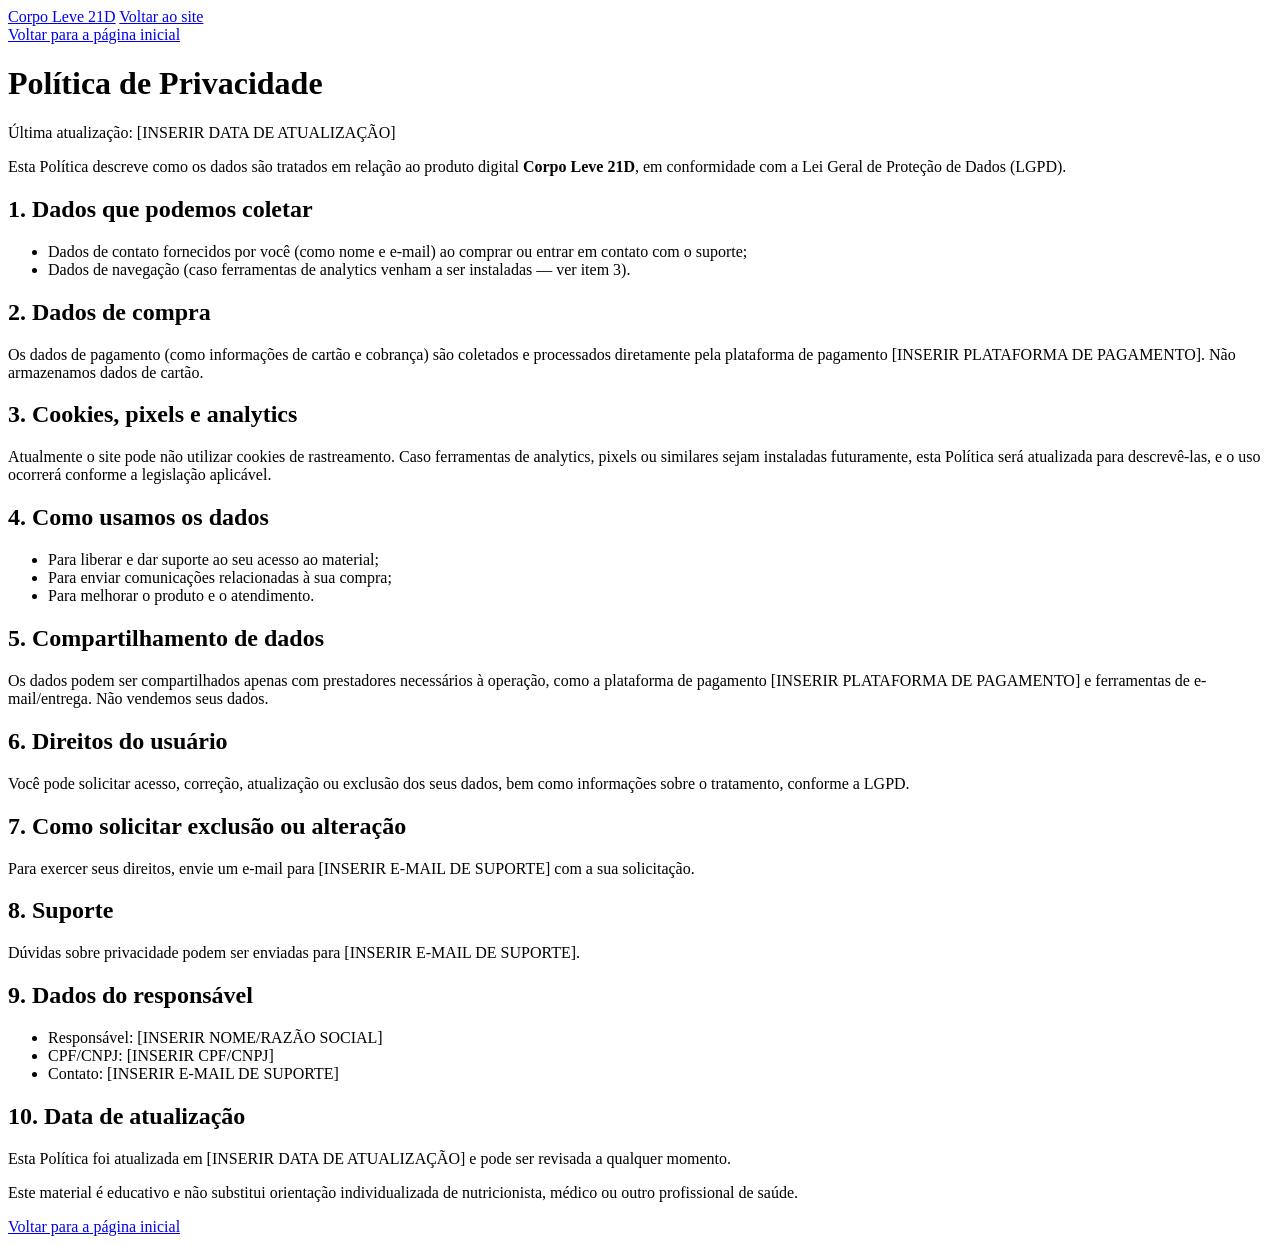
==== privacidade.html @ 52cb9d75 "Add files via upload" ====
<!DOCTYPE html>
<html lang="pt-BR">
<head>
<meta charset="UTF-8">
<meta name="viewport" content="width=device-width, initial-scale=1.0">
<meta name="robots" content="noindex">
<title>Política de Privacidade — Corpo Leve 21D</title>
<link rel="preconnect" href="https://fonts.googleapis.com">
<link rel="preconnect" href="https://fonts.gstatic.com" crossorigin>
<link href="https://fonts.googleapis.com/css2?family=Playfair+Display:wght@500;600;700&family=Poppins:wght@300;400;500;600&display=swap" rel="stylesheet">
<link rel="stylesheet" href="assets/style.css">
</head>
<body>

<div class="bg-decor" aria-hidden="true">
  <span class="bg-texture"></span>
  <span class="blob blob-2"></span>
  <span class="blob blob-3"></span>
</div>

<header class="nav" id="nav">
  <div class="container nav__inner">
    <a href="index.html" class="brand">Corpo&nbsp;Leve <span>21D</span></a>
    <a href="index.html" class="btn btn--mini">Voltar ao site</a>
  </div>
</header>

<main class="legal">
  <a href="index.html" class="legal__back">Voltar para a página inicial</a>
  <h1>Política de Privacidade</h1>
  <p class="legal__meta">Última atualização: <span class="ph">[INSERIR DATA DE ATUALIZAÇÃO]</span></p>
  <p class="legal__intro">Esta Política descreve como os dados são tratados em relação ao produto digital <strong>Corpo Leve 21D</strong>, em conformidade com a Lei Geral de Proteção de Dados (LGPD).</p>

  <h2>1. Dados que podemos coletar</h2>
  <ul>
    <li>Dados de contato fornecidos por você (como nome e e-mail) ao comprar ou entrar em contato com o suporte;</li>
    <li>Dados de navegação (caso ferramentas de analytics venham a ser instaladas — ver item 3).</li>
  </ul>

  <h2>2. Dados de compra</h2>
  <p>Os dados de pagamento (como informações de cartão e cobrança) são coletados e processados diretamente pela plataforma de pagamento <span class="ph">[INSERIR PLATAFORMA DE PAGAMENTO]</span>. Não armazenamos dados de cartão.</p>

  <h2>3. Cookies, pixels e analytics</h2>
  <p>Atualmente o site pode não utilizar cookies de rastreamento. Caso ferramentas de analytics, pixels ou similares sejam instaladas futuramente, esta Política será atualizada para descrevê-las, e o uso ocorrerá conforme a legislação aplicável.</p>

  <h2>4. Como usamos os dados</h2>
  <ul>
    <li>Para liberar e dar suporte ao seu acesso ao material;</li>
    <li>Para enviar comunicações relacionadas à sua compra;</li>
    <li>Para melhorar o produto e o atendimento.</li>
  </ul>

  <h2>5. Compartilhamento de dados</h2>
  <p>Os dados podem ser compartilhados apenas com prestadores necessários à operação, como a plataforma de pagamento <span class="ph">[INSERIR PLATAFORMA DE PAGAMENTO]</span> e ferramentas de e-mail/entrega. Não vendemos seus dados.</p>

  <h2>6. Direitos do usuário</h2>
  <p>Você pode solicitar acesso, correção, atualização ou exclusão dos seus dados, bem como informações sobre o tratamento, conforme a LGPD.</p>

  <h2>7. Como solicitar exclusão ou alteração</h2>
  <p>Para exercer seus direitos, envie um e-mail para <span class="ph">[INSERIR E-MAIL DE SUPORTE]</span> com a sua solicitação.</p>

  <h2>8. Suporte</h2>
  <p>Dúvidas sobre privacidade podem ser enviadas para <span class="ph">[INSERIR E-MAIL DE SUPORTE]</span>.</p>

  <h2>9. Dados do responsável</h2>
  <ul>
    <li>Responsável: <span class="ph">[INSERIR NOME/RAZÃO SOCIAL]</span></li>
    <li>CPF/CNPJ: <span class="ph">[INSERIR CPF/CNPJ]</span></li>
    <li>Contato: <span class="ph">[INSERIR E-MAIL DE SUPORTE]</span></li>
  </ul>

  <h2>10. Data de atualização</h2>
  <p>Esta Política foi atualizada em <span class="ph">[INSERIR DATA DE ATUALIZAÇÃO]</span> e pode ser revisada a qualquer momento.</p>

  <p class="legal__disc">Este material é educativo e não substitui orientação individualizada de nutricionista, médico ou outro profissional de saúde.</p>

  <a href="index.html" class="btn btn--ghost">Voltar para a página inicial</a>
</main>

</body>
</html>
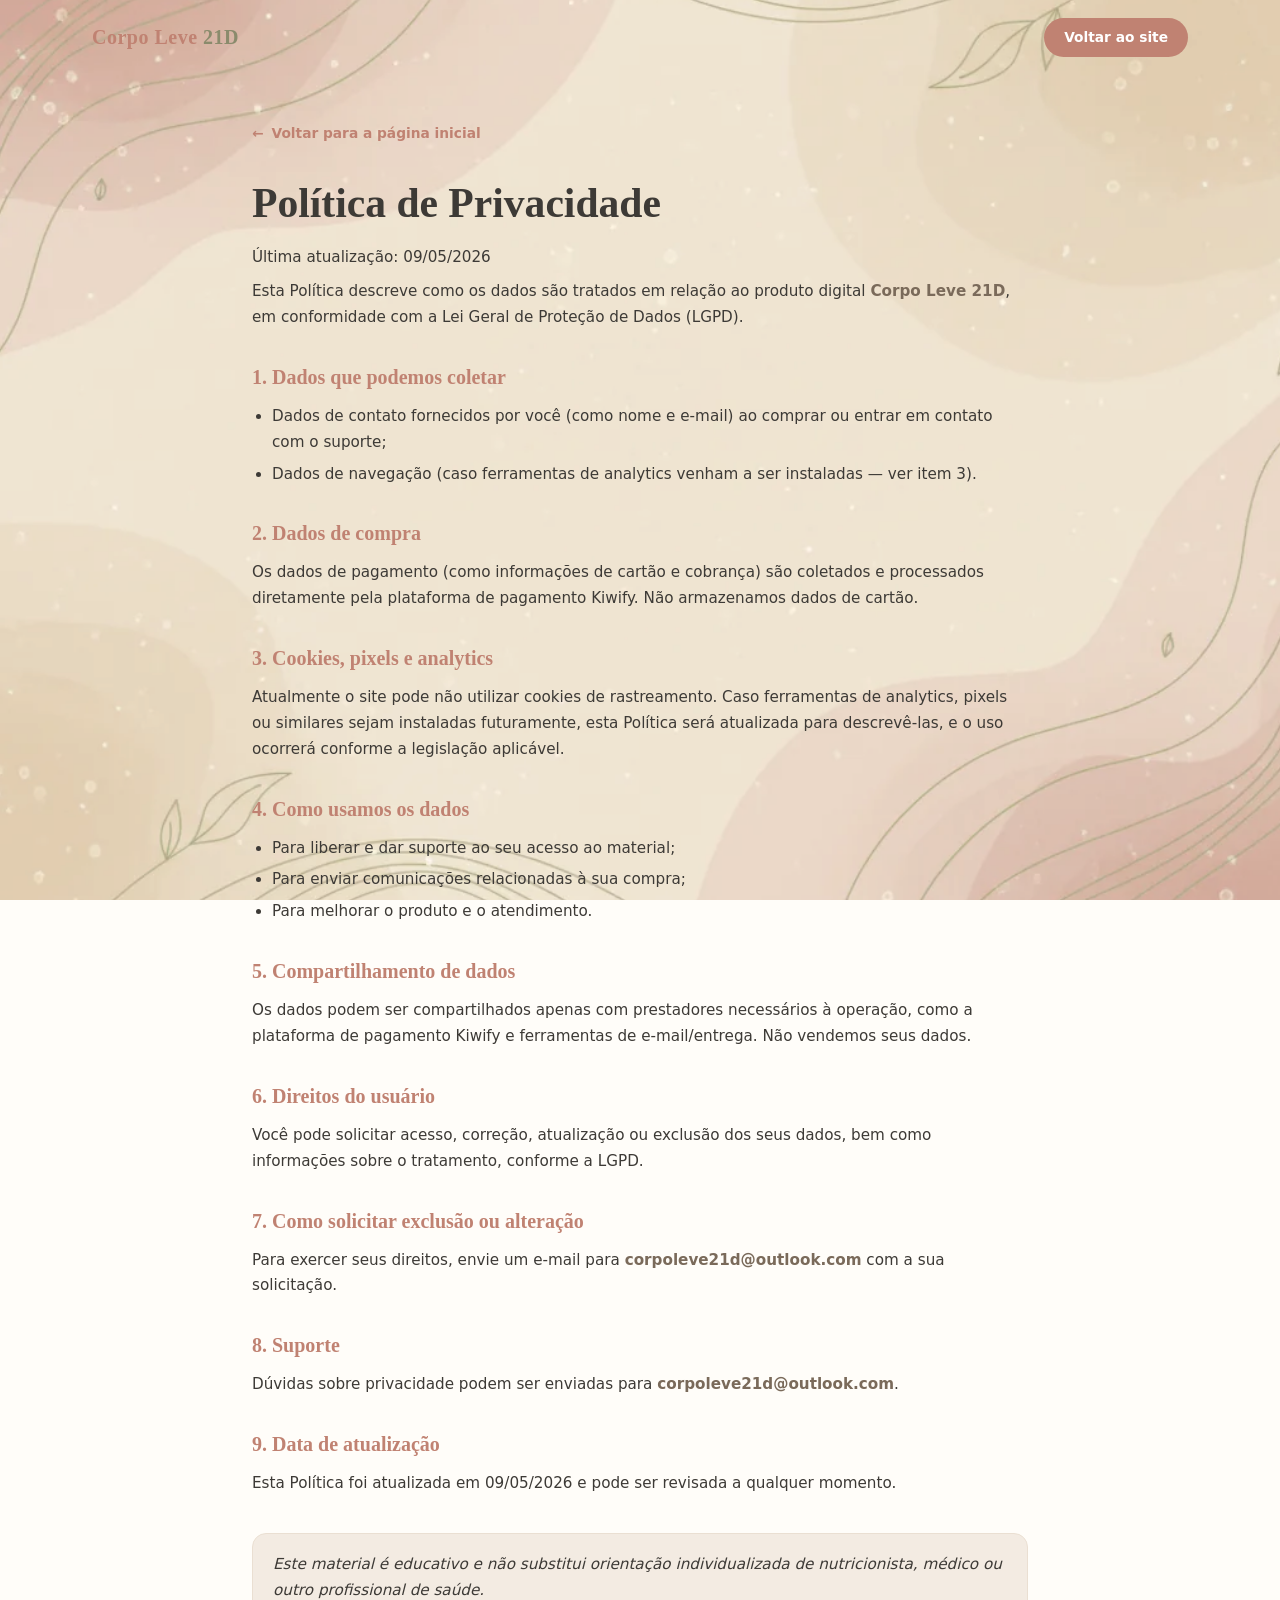
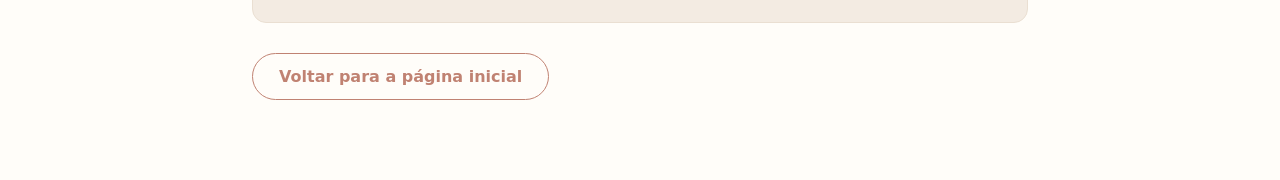
==== commit c1b92e94: "Atualiza site para a nova versao - Adiciona pagina de suporte (suporte.html) com e-mail e botao copi" ====
--- a/privacidade.html
+++ b/privacidade.html
@@ -28,7 +28,7 @@
 <main class="legal">
   <a href="index.html" class="legal__back">Voltar para a página inicial</a>
   <h1>Política de Privacidade</h1>
-  <p class="legal__meta">Última atualização: <span class="ph">[INSERIR DATA DE ATUALIZAÇÃO]</span></p>
+  <p class="legal__meta">Última atualização: <span>09/05/2026</span></p>
   <p class="legal__intro">Esta Política descreve como os dados são tratados em relação ao produto digital <strong>Corpo Leve 21D</strong>, em conformidade com a Lei Geral de Proteção de Dados (LGPD).</p>
 
   <h2>1. Dados que podemos coletar</h2>
@@ -38,7 +38,7 @@
   </ul>
 
   <h2>2. Dados de compra</h2>
-  <p>Os dados de pagamento (como informações de cartão e cobrança) são coletados e processados diretamente pela plataforma de pagamento <span class="ph">[INSERIR PLATAFORMA DE PAGAMENTO]</span>. Não armazenamos dados de cartão.</p>
+  <p>Os dados de pagamento (como informações de cartão e cobrança) são coletados e processados diretamente pela plataforma de pagamento <span>Kiwify</span>. Não armazenamos dados de cartão.</p>
 
   <h2>3. Cookies, pixels e analytics</h2>
   <p>Atualmente o site pode não utilizar cookies de rastreamento. Caso ferramentas de analytics, pixels ou similares sejam instaladas futuramente, esta Política será atualizada para descrevê-las, e o uso ocorrerá conforme a legislação aplicável.</p>
@@ -51,26 +51,19 @@
   </ul>
 
   <h2>5. Compartilhamento de dados</h2>
-  <p>Os dados podem ser compartilhados apenas com prestadores necessários à operação, como a plataforma de pagamento <span class="ph">[INSERIR PLATAFORMA DE PAGAMENTO]</span> e ferramentas de e-mail/entrega. Não vendemos seus dados.</p>
+  <p>Os dados podem ser compartilhados apenas com prestadores necessários à operação, como a plataforma de pagamento <span>Kiwify</span> e ferramentas de e-mail/entrega. Não vendemos seus dados.</p>
 
   <h2>6. Direitos do usuário</h2>
   <p>Você pode solicitar acesso, correção, atualização ou exclusão dos seus dados, bem como informações sobre o tratamento, conforme a LGPD.</p>
 
   <h2>7. Como solicitar exclusão ou alteração</h2>
-  <p>Para exercer seus direitos, envie um e-mail para <span class="ph">[INSERIR E-MAIL DE SUPORTE]</span> com a sua solicitação.</p>
+  <p>Para exercer seus direitos, envie um e-mail para <strong>corpoleve21d@outlook.com</strong> com a sua solicitação.</p>
 
   <h2>8. Suporte</h2>
-  <p>Dúvidas sobre privacidade podem ser enviadas para <span class="ph">[INSERIR E-MAIL DE SUPORTE]</span>.</p>
+  <p>Dúvidas sobre privacidade podem ser enviadas para <strong>corpoleve21d@outlook.com</strong>.</p>
 
-  <h2>9. Dados do responsável</h2>
-  <ul>
-    <li>Responsável: <span class="ph">[INSERIR NOME/RAZÃO SOCIAL]</span></li>
-    <li>CPF/CNPJ: <span class="ph">[INSERIR CPF/CNPJ]</span></li>
-    <li>Contato: <span class="ph">[INSERIR E-MAIL DE SUPORTE]</span></li>
-  </ul>
-
-  <h2>10. Data de atualização</h2>
-  <p>Esta Política foi atualizada em <span class="ph">[INSERIR DATA DE ATUALIZAÇÃO]</span> e pode ser revisada a qualquer momento.</p>
+  <h2>9. Data de atualização</h2>
+  <p>Esta Política foi atualizada em <span>09/05/2026</span> e pode ser revisada a qualquer momento.</p>
 
   <p class="legal__disc">Este material é educativo e não substitui orientação individualizada de nutricionista, médico ou outro profissional de saúde.</p>
 
--- a/assets/style.css
+++ b/assets/style.css
@@ -0,0 +1,378 @@
+/* ===== Corpo Leve 21D — Landing premium ===== */
+:root{
+  --bege:#F3EBE2;
+  --bege-2:#EADFD2;
+  --branco:#FFFDF9;
+  --rosa:#C08272;
+  --rosa-escuro:#A66856;
+  --oliva:#8A8B6C;
+  --marrom:#7A6A5A;
+  --carvao:#3D3A36;
+  --dourado:#C9A86A;
+  --sombra: 0 18px 50px -22px rgba(122,106,90,.45);
+  --sombra-suave: 0 10px 30px -18px rgba(122,106,90,.4);
+  --raio: 22px;
+  --maxw: 1140px;
+  --serif:'Playfair Display', Georgia, serif;
+  --sans:'Poppins', system-ui, -apple-system, Arial, sans-serif;
+}
+*{box-sizing:border-box;margin:0;padding:0}
+html{scroll-behavior:smooth}
+body{
+  font-family:var(--sans);
+  color:var(--carvao);
+  background:var(--branco);
+  line-height:1.65;
+  font-size:16px;
+  overflow-x:hidden;
+  -webkit-font-smoothing:antialiased;
+}
+img{max-width:100%;display:block}
+a{color:inherit;text-decoration:none}
+.container{width:100%;max-width:var(--maxw);margin:0 auto;padding:0 22px}
+em{font-style:italic;color:var(--rosa)}
+strong{color:var(--marrom)}
+
+/* ===== Fundo decorativo ===== */
+.bg-decor{position:fixed;inset:0;z-index:0;pointer-events:none;overflow:hidden}
+.blob{position:absolute;border-radius:50%;filter:blur(60px);opacity:.38}
+.blob-1{width:420px;height:420px;background:radial-gradient(circle,#E7CFc4,transparent 70%);top:-120px;left:-120px}
+.blob-2{width:380px;height:380px;background:radial-gradient(circle,#D9DCC4,transparent 70%);top:40%;right:-140px}
+.blob-3{width:340px;height:340px;background:radial-gradient(circle,#EADFD2,transparent 70%);bottom:-120px;left:30%}
+.leaf{position:absolute;color:var(--oliva);opacity:.18;font-size:26px}
+.leaf-a{top:18%;left:8%}
+.leaf-b{top:62%;left:80%}
+.leaf-c{top:84%;left:14%}
+
+/* ===== Nav ===== */
+.nav{position:fixed;top:0;left:0;right:0;z-index:50;transition:background .4s ease, box-shadow .4s, padding .4s}
+.nav__inner{display:flex;align-items:center;justify-content:space-between;padding:18px 22px}
+.nav.scrolled{background:rgba(255,253,249,.85);backdrop-filter:blur(12px);box-shadow:0 6px 24px -18px rgba(122,106,90,.5)}
+.brand{font-family:var(--serif);font-weight:700;font-size:1.25rem;color:var(--rosa);letter-spacing:.5px}
+.brand span{color:var(--oliva)}
+.nav__links{display:none;gap:30px}
+.nav__links a{font-size:.92rem;color:var(--marrom);font-weight:500;transition:color .25s}
+.nav__links a:hover{color:var(--rosa)}
+
+/* ===== Botões ===== */
+.btn{display:inline-flex;flex-direction:column;align-items:center;justify-content:center;
+  font-family:var(--sans);font-weight:600;cursor:pointer;border:none;border-radius:999px;
+  transition:transform .3s cubic-bezier(.2,.8,.2,1), box-shadow .3s, background .3s;text-align:center;line-height:1.2}
+.btn--primary{background:var(--rosa);color:#fff;padding:16px 34px;font-size:1.02rem;box-shadow:0 14px 30px -14px rgba(192,130,114,.9)}
+.btn--primary:hover{transform:translateY(-3px) scale(1.02);background:var(--rosa-escuro);box-shadow:0 20px 40px -16px rgba(166,104,86,.95)}
+.btn--lg{padding:20px 46px;font-size:1.12rem}
+.btn--mini{padding:11px 20px;font-size:.86rem;background:var(--rosa);color:#fff;border-radius:999px}
+.btn--mini:hover{background:var(--rosa-escuro)}
+.btn__price{font-weight:400;font-size:.74rem;opacity:.92;margin-top:3px;letter-spacing:.3px}
+
+/* ===== Hero ===== */
+.hero{position:relative;z-index:1;padding:130px 0 70px}
+.hero__grid{display:grid;grid-template-columns:1fr;gap:48px;align-items:center}
+.eyebrow{display:inline-block;font-size:.74rem;letter-spacing:3px;text-transform:uppercase;color:var(--oliva);font-weight:600;margin-bottom:18px}
+.eyebrow--center{display:block;text-align:center}
+.hero__title{font-family:var(--serif);font-weight:700;font-size:clamp(2.4rem,8vw,4rem);line-height:1.08;color:var(--carvao);margin-bottom:22px;letter-spacing:-.5px}
+.hero__sub{font-size:clamp(1rem,2.4vw,1.18rem);color:var(--marrom);max-width:540px;margin-bottom:32px}
+.hero__cta{margin-bottom:22px}
+.hero__trust{list-style:none;display:flex;flex-wrap:wrap;gap:16px 24px;font-size:.86rem;color:var(--marrom)}
+.hero__trust li{display:flex;align-items:center;gap:8px}
+.dot{width:7px;height:7px;border-radius:50%;background:var(--oliva);display:inline-block}
+
+/* Hero cards flutuantes */
+.hero__cards{position:relative;height:420px}
+.floatcard{position:absolute;background:var(--branco);border:1px solid var(--bege-2);border-radius:18px;padding:20px 22px;box-shadow:var(--sombra);width:min(64%,260px)}
+.floatcard__tag{display:inline-block;font-size:.66rem;letter-spacing:2px;text-transform:uppercase;color:#fff;background:var(--oliva);padding:4px 10px;border-radius:999px;margin-bottom:10px}
+.floatcard h3{font-family:var(--serif);font-size:1.12rem;color:var(--rosa);margin-bottom:4px;font-weight:600}
+.floatcard p{font-size:.84rem;color:var(--marrom)}
+.fc-1{top:0;left:0;z-index:4}
+.fc-2{top:120px;right:0;z-index:3}
+.fc-3{top:230px;left:6%;z-index:2}
+.fc-4{top:320px;right:8%;z-index:5;background:linear-gradient(160deg,#fff,#FBF2EA)}
+.fc-4 .floatcard__tag{background:var(--dourado)}
+
+.scroll-hint{display:flex;align-items:center;gap:10px;justify-content:center;margin-top:54px;font-size:.74rem;letter-spacing:2px;text-transform:uppercase;color:var(--oliva)}
+.scroll-hint span{width:22px;height:34px;border:1.5px solid var(--oliva);border-radius:12px;position:relative;display:inline-block}
+.scroll-hint span::after{content:"";position:absolute;top:6px;left:50%;width:3px;height:6px;background:var(--oliva);border-radius:2px;transform:translateX(-50%);animation:scrolldot 1.6s infinite}
+@keyframes scrolldot{0%{opacity:0;transform:translate(-50%,0)}40%{opacity:1}80%{opacity:0;transform:translate(-50%,12px)}}
+
+/* ===== Seções base ===== */
+.section{position:relative;z-index:1;padding:90px 0}
+.section__head{max-width:680px;margin:0 auto 54px;text-align:center}
+.section__title{font-family:var(--serif);font-weight:600;font-size:clamp(1.8rem,5vw,2.7rem);color:var(--carvao);line-height:1.15;margin-bottom:16px}
+.section__lead{color:var(--marrom);font-size:1.05rem}
+
+/* ===== Dor ===== */
+.dor{background:linear-gradient(180deg,transparent, rgba(243,235,226,.6) 30%, transparent)}
+.dorgrid{display:grid;grid-template-columns:1fr;gap:18px}
+.dorcard{background:var(--branco);border:1px solid var(--bege-2);border-left:3px solid var(--rosa);border-radius:16px;padding:24px;box-shadow:var(--sombra-suave)}
+.dorcard h3{font-family:var(--serif);font-size:1.12rem;color:var(--carvao);font-weight:600;margin-bottom:8px;line-height:1.3}
+.dorcard p{font-size:.92rem;color:var(--marrom)}
+
+/* ===== Método / pilares ===== */
+.pilares{position:relative;display:grid;grid-template-columns:1fr;gap:22px;max-width:760px;margin:0 auto}
+.pilar-track{position:absolute;left:33px;top:20px;bottom:20px;width:2px;background:var(--bege-2);border-radius:2px;overflow:hidden}
+.pilar-progress{position:absolute;top:0;left:0;width:100%;height:0;background:linear-gradient(var(--rosa),var(--oliva))}
+.pilar{display:flex;gap:22px;align-items:flex-start;background:var(--branco);border:1px solid var(--bege-2);border-radius:var(--raio);padding:26px;box-shadow:var(--sombra-suave);position:relative}
+.pilar__num{font-family:var(--serif);font-size:1.6rem;font-weight:700;color:#fff;background:var(--rosa);min-width:54px;height:54px;border-radius:50%;display:flex;align-items:center;justify-content:center;box-shadow:0 10px 22px -10px rgba(192,130,114,.9)}
+.pilar__week{display:inline-block;font-size:.7rem;letter-spacing:2px;text-transform:uppercase;color:var(--oliva);font-weight:600;margin-bottom:6px}
+.pilar__body h3{font-family:var(--serif);font-size:1.5rem;color:var(--rosa);margin-bottom:8px;font-weight:600}
+.pilar__body p{font-size:.96rem;color:var(--marrom)}
+.metodo__note{text-align:center;max-width:560px;margin:40px auto 0;font-style:italic;color:var(--marrom)}
+
+/* ===== Entregáveis ===== */
+.grid-entregaveis{display:grid;grid-template-columns:1fr;gap:18px}
+.ecard{background:var(--branco);border:1px solid var(--bege-2);border-radius:var(--raio);padding:26px;box-shadow:var(--sombra-suave);transition:transform .35s cubic-bezier(.2,.8,.2,1), box-shadow .35s;position:relative;overflow:hidden}
+.ecard::before{content:"";position:absolute;inset:0;background:linear-gradient(160deg,rgba(201,168,106,.08),transparent 60%);opacity:0;transition:opacity .35s}
+.ecard:hover{transform:translateY(-6px);box-shadow:var(--sombra)}
+.ecard:hover::before{opacity:1}
+.ecard__fmt{display:inline-block;font-size:.66rem;letter-spacing:2px;text-transform:uppercase;color:var(--marrom);background:var(--bege);padding:5px 12px;border-radius:999px;margin-bottom:14px}
+.ecard h3{font-family:var(--serif);font-size:1.22rem;color:var(--carvao);font-weight:600;margin-bottom:8px}
+.ecard p{font-size:.92rem;color:var(--marrom)}
+.ecard--bonus{background:linear-gradient(165deg,#fff, #FBF3EA)}
+.ecard--bonus .ecard__fmt{background:var(--dourado);color:#fff}
+
+/* ===== Para quem ===== */
+.paraquem__grid{display:grid;grid-template-columns:1fr;gap:20px}
+.pq{border-radius:var(--raio);padding:32px;box-shadow:var(--sombra-suave)}
+.pq h3{font-family:var(--serif);font-size:1.4rem;margin-bottom:18px;font-weight:600}
+.pq ul{list-style:none;display:flex;flex-direction:column;gap:12px}
+.pq li{position:relative;padding-left:30px;color:var(--marrom);font-size:.96rem}
+.pq--sim{background:var(--branco);border:1px solid var(--bege-2)}
+.pq--sim h3{color:var(--oliva)}
+.pq--sim li::before{content:"✓";position:absolute;left:0;top:-1px;color:#fff;background:var(--oliva);width:20px;height:20px;border-radius:50%;font-size:.72rem;display:flex;align-items:center;justify-content:center}
+.pq--nao{background:var(--bege)}
+.pq--nao h3{color:var(--rosa)}
+.pq--nao li::before{content:"–";position:absolute;left:0;top:-1px;color:var(--rosa);font-weight:700}
+
+/* ===== Oferta ===== */
+.oferta{padding:80px 0}
+.offerbox{position:relative;max-width:680px;margin:0 auto;background:var(--branco);border:1px solid var(--bege-2);border-radius:34px;padding:54px 40px;text-align:center;box-shadow:var(--sombra);overflow:hidden}
+.offerbox__glow{position:absolute;top:-120px;left:50%;transform:translateX(-50%);width:340px;height:340px;background:radial-gradient(circle,rgba(201,168,106,.28),transparent 70%);filter:blur(20px)}
+.offerbox>*{position:relative;z-index:1}
+.offerbox__title{font-family:var(--serif);font-size:clamp(2rem,6vw,2.8rem);color:var(--rosa);font-weight:700;margin:6px 0 12px}
+.offerbox__desc{color:var(--marrom);max-width:460px;margin:0 auto 28px}
+.offerbox__price{margin-bottom:28px}
+.price__label{display:block;font-size:.8rem;letter-spacing:2px;text-transform:uppercase;color:var(--oliva)}
+.price__value{font-family:var(--serif);font-size:clamp(3rem,12vw,4.6rem);font-weight:700;color:var(--carvao);line-height:1;display:block;margin:4px 0}
+.price__note{display:block;font-size:.82rem;color:var(--marrom)}
+.offerbox__bump{font-size:.86rem;color:var(--marrom);margin-top:16px}
+.guarantee{display:flex;align-items:center;gap:18px;text-align:left;background:var(--bege);border-radius:18px;padding:20px 22px;margin-top:30px}
+.guarantee__seal{flex:none;width:62px;height:62px;border-radius:50%;background:var(--oliva);color:#fff;font-family:var(--serif);font-size:1.6rem;font-weight:700;display:flex;flex-direction:column;align-items:center;justify-content:center;line-height:.9}
+.guarantee__seal small{font-family:var(--sans);font-size:.5rem;letter-spacing:1px;text-transform:uppercase;font-weight:500}
+.guarantee p{font-size:.88rem;color:var(--marrom)}
+
+/* ===== Quem / depoimentos ===== */
+.quem__inner{max-width:720px;margin:0 auto;text-align:center}
+.quem__inner p{color:var(--marrom);font-size:1.04rem;margin-top:10px}
+.depo-placeholder{margin-top:34px;border:1.5px dashed var(--bege-2);border-radius:18px;padding:28px;background:rgba(243,235,226,.5);color:var(--marrom);font-size:.92rem}
+.depo-placeholder em{color:var(--rosa);font-size:.85rem}
+
+/* ===== FAQ ===== */
+.faq__inner{max-width:760px;margin:0 auto}
+.accordion{display:flex;flex-direction:column;gap:14px}
+.acc{background:var(--branco);border:1px solid var(--bege-2);border-radius:16px;overflow:hidden;box-shadow:var(--sombra-suave)}
+.acc summary{list-style:none;cursor:pointer;padding:20px 24px;font-family:var(--serif);font-size:1.08rem;color:var(--carvao);font-weight:600;display:flex;justify-content:space-between;align-items:center;gap:16px}
+.acc summary::-webkit-details-marker{display:none}
+.acc summary::after{content:"+";font-family:var(--sans);font-size:1.5rem;color:var(--rosa);transition:transform .3s;flex:none}
+.acc[open] summary::after{transform:rotate(45deg)}
+.acc__body{padding:0 24px;max-height:0;overflow:hidden;transition:max-height .4s ease, padding .4s ease}
+.acc[open] .acc__body{padding:0 24px 22px;max-height:400px}
+.acc__body p{color:var(--marrom);font-size:.95rem}
+.faq__cta{text-align:center;margin-top:40px}
+
+/* ===== Rodapé ===== */
+.footer{position:relative;z-index:1;background:var(--bege);padding:54px 0 40px;margin-top:40px}
+.footer__inner{display:flex;flex-direction:column;gap:24px;justify-content:space-between;align-items:flex-start;margin-bottom:30px}
+.footer__brand p{font-size:.88rem;color:var(--marrom);margin-top:6px}
+.footer__links{display:flex;flex-wrap:wrap;gap:18px}
+.footer__links a{font-size:.86rem;color:var(--marrom);transition:color .25s}
+.footer__links a:hover{color:var(--rosa)}
+.disclaimer{font-size:.76rem;color:var(--marrom);line-height:1.6;border-top:1px solid var(--bege-2);padding-top:22px;font-style:italic}
+.copyright{font-size:.78rem;color:var(--marrom);margin-top:14px;opacity:.8}
+
+/* ===== CTA sticky mobile ===== */
+.cta-sticky{position:fixed;left:16px;right:16px;bottom:16px;z-index:60;background:var(--rosa);color:#fff;text-align:center;padding:16px;border-radius:999px;font-weight:600;box-shadow:0 16px 34px -12px rgba(166,104,86,.95);transform:translateY(140%);transition:transform .4s cubic-bezier(.2,.8,.2,1)}
+.cta-sticky.show{transform:translateY(0)}
+
+/* ===== Animação: estados (só ativos quando JS confirma GSAP) ===== */
+body.gsap-on [data-anim="fade"],
+body.gsap-on [data-reveal],
+body.gsap-on [data-card],
+body.gsap-on [data-pilar]{opacity:0}
+body.gsap-on [data-float]{will-change:transform}
+
+/* ===== Preço de/por (hero) ===== */
+.price-tag{display:inline-flex;align-items:baseline;flex-wrap:wrap;gap:8px 12px;background:var(--branco);border:1px solid var(--bege-2);border-radius:16px;padding:14px 18px;box-shadow:var(--sombra-suave);margin-bottom:20px}
+.price-tag__de{color:var(--marrom);font-size:.95rem}
+.price-tag__de s{opacity:.7}
+.price-tag__por{font-family:var(--serif);color:var(--carvao);font-size:1.05rem}
+.price-tag__por strong{color:var(--rosa);font-size:1.7rem;font-weight:700}
+.price-tag__meta{flex-basis:100%;font-size:.74rem;color:var(--marrom);letter-spacing:.3px}
+
+/* ===== Nota de lançamento honesta ===== */
+.launch-note{max-width:680px;margin:0 auto 26px;text-align:center;background:var(--bege);border:1px solid var(--bege-2);border-radius:16px;padding:16px 22px;font-size:.9rem;color:var(--marrom);line-height:1.6}
+.launch-note strong{color:var(--oliva)}
+
+/* ===== Value stack (o que recebe hoje) ===== */
+.value-stack{list-style:none;text-align:left;max-width:420px;margin:6px auto 24px;display:grid;gap:9px}
+.value-stack li{position:relative;padding-left:30px;color:var(--carvao);font-size:.95rem}
+.value-stack li::before{content:"✓";position:absolute;left:0;top:1px;color:#fff;background:var(--oliva);width:20px;height:20px;border-radius:50%;font-size:.7rem;display:flex;align-items:center;justify-content:center}
+
+/* ===== Preço na oferta ===== */
+.price__ref{display:block;font-size:.92rem;color:var(--marrom)}
+.price__ref s{opacity:.7}
+.price__lead{display:block;font-size:.78rem;letter-spacing:2px;text-transform:uppercase;color:var(--oliva);margin-top:6px}
+
+/* ===== Selos de segurança ===== */
+.seals{list-style:none;display:flex;flex-wrap:wrap;justify-content:center;gap:10px 14px;margin:20px 0 4px}
+.seals li{position:relative;padding-left:22px;font-size:.82rem;color:var(--marrom)}
+.seals li::before{content:"";position:absolute;left:0;top:50%;transform:translateY(-50%);width:14px;height:14px;border-radius:50%;background:var(--oliva);box-shadow:0 0 0 3px rgba(138,139,108,.18)}
+
+/* ===== Componente de visualizações (desativado) ===== */
+.live-views{display:inline-flex;align-items:center;gap:8px;margin-top:14px;font-size:.8rem;color:var(--marrom)}
+.live-views__dot{width:8px;height:8px;border-radius:50%;background:var(--oliva)}
+.offerbox__phase{margin-top:14px;font-size:.82rem;color:var(--marrom);font-style:italic}
+
+/* ===== Bloco de preço no fim (FAQ) ===== */
+.faq__price{font-size:.95rem;color:var(--marrom);margin-bottom:14px}
+.faq__price s{opacity:.7}
+.faq__price strong{color:var(--rosa)}
+.faq__phase{font-size:.8rem;color:var(--marrom);font-style:italic;margin-top:12px}
+
+/* ===== CTA sticky com de/por ===== */
+.cta-sticky__de{font-size:.74rem;opacity:.85;margin-right:6px}
+.cta-sticky__de s{opacity:.9}
+.cta-sticky strong{font-weight:700}
+
+/* ===== Páginas jurídicas (termos/privacidade) ===== */
+.legal{position:relative;z-index:1;max-width:820px;margin:0 auto;padding:120px 22px 80px}
+.legal__back{display:inline-flex;align-items:center;gap:8px;margin-bottom:24px;font-size:.86rem;color:var(--rosa);font-weight:600}
+.legal__back::before{content:"←"}
+.legal h1{font-family:var(--serif);font-size:clamp(1.8rem,5vw,2.6rem);color:var(--carvao);margin-bottom:8px;font-weight:700}
+.legal__meta{font-size:.82rem;color:var(--marrom);margin-bottom:8px}
+.legal__intro{color:var(--marrom);margin-bottom:30px}
+.legal h2{font-family:var(--serif);font-size:1.25rem;color:var(--rosa);margin:30px 0 10px;font-weight:600}
+.legal p,.legal li{color:var(--carvao);font-size:.95rem;line-height:1.7}
+.legal ul{margin:10px 0 10px 20px;display:grid;gap:6px}
+.legal .ph{background:#F6E2D8;color:#9B4A2F;border:1px dashed var(--rosa);border-radius:4px;padding:0 6px;font-weight:600;font-size:.9rem}
+.legal__disc{margin-top:36px;background:var(--bege);border:1px solid var(--bege-2);border-radius:14px;padding:18px 20px;font-size:.84rem;color:var(--marrom);font-style:italic}
+.btn--ghost{display:inline-block;margin-top:30px;background:transparent;border:1.5px solid var(--rosa);color:var(--rosa);padding:13px 26px;border-radius:999px;font-weight:600}
+.btn--ghost:hover{background:var(--rosa);color:#fff}
+.legal a[href^="mailto"],.legal a[href^="http"]{color:var(--rosa);font-weight:600;text-decoration:underline}
+
+/* ===== Caixa de suporte ===== */
+.support-box{background:var(--bege);border:1px solid var(--bege-2);border-radius:18px;padding:26px 24px;margin:8px 0 14px;text-align:center}
+.support-box__label{display:block;font-size:.78rem;letter-spacing:1.5px;text-transform:uppercase;color:var(--marrom);font-weight:600;margin-bottom:8px}
+.support-box__email{display:block;font-family:var(--serif);font-size:clamp(1.2rem,4vw,1.7rem);color:var(--carvao);font-weight:700;word-break:break-all;margin-bottom:18px}
+.support-box__actions{display:flex;flex-wrap:wrap;gap:12px;justify-content:center}
+.support-box__actions .btn{margin-top:0}
+.support-box__actions .btn--ghost{margin-top:0}
+.support-box__hint{min-height:1.2em;margin-top:14px;font-size:.86rem;color:var(--rosa);font-weight:600}
+
+/* ===== Selo de desconto ===== */
+.discount-badge{display:inline-flex;align-items:center;gap:5px;background:linear-gradient(135deg,var(--rosa),var(--dourado));color:#fff;font-family:var(--sans);font-weight:700;font-size:.82rem;letter-spacing:.5px;padding:5px 12px;border-radius:999px;box-shadow:0 8px 18px -8px rgba(192,130,114,.8)}
+.discount-badge--lg{font-size:.95rem;padding:7px 16px}
+
+/* faixa/etiqueta de oferta no topo do card */
+.offer-ribbon{display:inline-block;background:var(--carvao);color:#fff;font-family:var(--sans);font-size:.72rem;letter-spacing:2px;text-transform:uppercase;font-weight:600;padding:7px 16px;border-radius:999px;margin-bottom:14px}
+.offer-ribbon strong{color:var(--dourado)}
+
+/* linha de economia */
+.save-line{display:block;margin-top:8px;font-size:.95rem;color:var(--oliva);font-weight:600}
+.save-line strong{color:var(--rosa)}
+
+/* mini-stats apelativos do hero */
+.hero__stats{display:flex;flex-wrap:wrap;gap:10px;margin-top:18px}
+.hero__stats span{background:var(--branco);border:1px solid var(--bege-2);border-radius:12px;padding:8px 13px;font-size:.8rem;color:var(--marrom);box-shadow:var(--sombra-suave)}
+.hero__stats strong{color:var(--rosa)}
+
+/* ===== Barra de progresso de scroll ===== */
+.scroll-progress{position:fixed;top:0;left:0;height:3px;width:0;z-index:80;background:linear-gradient(90deg,var(--rosa),var(--dourado),var(--oliva));box-shadow:0 0 10px -2px rgba(192,130,114,.6);transition:width .1s linear}
+
+/* ===== Microinteração: link do menu com sublinhado ===== */
+.nav__links a{position:relative}
+.nav__links a::after{content:"";position:absolute;left:0;bottom:-4px;width:0;height:2px;background:var(--rosa);border-radius:2px;transition:width .3s cubic-bezier(.2,.8,.2,1)}
+.nav__links a:hover::after{width:100%}
+
+/* ===== Botão primário com brilho sutil ao passar ===== */
+.btn--primary{position:relative;overflow:hidden}
+.btn--primary::after{content:"";position:absolute;top:0;left:-120%;width:60%;height:100%;background:linear-gradient(100deg,transparent,rgba(255,255,255,.35),transparent);transform:skewX(-18deg);transition:left .6s ease}
+.btn--primary:hover::after{left:130%}
+
+/* ===== Pulso suave no glow da oferta ===== */
+@keyframes glowpulse{0%,100%{opacity:.75;transform:translateX(-50%) scale(1)}50%{opacity:1;transform:translateX(-50%) scale(1.08)}}
+.offerbox__glow{animation:glowpulse 6s ease-in-out infinite}
+
+/* ===== Selo da garantia com leve respiro ===== */
+@keyframes sealfloat{0%,100%{transform:translateY(0)}50%{transform:translateY(-4px)}}
+.guarantee__seal{animation:sealfloat 4s ease-in-out infinite}
+
+/* ===== Imagens integradas ===== */
+.bg-texture{position:absolute;inset:-4%;background-image:url('images/optimized/background-wellness.webp'),url('images/background-wellness.png');background-size:cover;background-position:center;background-repeat:no-repeat;opacity:1;will-change:transform}
+/* véu bem suave por cima do fundo para manter o texto sempre legível */
+.bg-decor::after{content:"";position:absolute;inset:0;background:rgba(255,253,249,.28)}
+/* o fundo (imagem) já traz folhas e textura — escondemos os enfeites duplicados */
+.bg-decor .blob,.bg-decor .leaf{display:none}
+picture{display:block}
+.has-img{width:100%;height:100%;object-fit:cover;display:block}
+
+/* placeholder elegante quando a imagem ainda não existe */
+.image-card__ph,.section-visual__ph,.mockup-showcase__ph{display:none}
+[data-imgwrap].img-failed picture{display:none}
+[data-imgwrap].img-failed{display:flex;align-items:center;justify-content:center;background:linear-gradient(150deg,var(--bege),#EADBCB);border:1px dashed var(--bege-2)}
+[data-imgwrap].img-failed figcaption{display:block;font-family:var(--serif);color:var(--rosa);font-size:1rem;text-align:center;padding:18px;opacity:.85}
+
+/* cartão de imagem genérico */
+.image-card{position:relative;border-radius:var(--raio);overflow:hidden;box-shadow:var(--sombra);border:1px solid var(--bege-2);background:var(--bege);aspect-ratio:4/3;margin:0}
+
+/* hero visual */
+.hero__visual{position:relative;min-height:340px}
+.hero-visual .image-card{aspect-ratio:4/3;width:100%}
+.floatcard--mini{width:min(60%,210px);padding:14px 16px}
+.floatcard--mini h3{font-size:1rem}
+.floatcard--mini p{font-size:.78rem}
+.fc-a{position:absolute;left:-6px;bottom:-18px;z-index:5}
+.fc-b{position:absolute;right:-6px;top:-18px;z-index:5;background:linear-gradient(160deg,#fff,#FBF2EA)}
+.fc-b .floatcard__tag{background:var(--dourado)}
+
+/* section visual (largo) */
+.section-visual{position:relative;border-radius:var(--raio);overflow:hidden;box-shadow:var(--sombra-suave);border:1px solid var(--bege-2);background:var(--bege);margin:0 auto 40px;max-width:760px;aspect-ratio:21/9}
+.section-visual--wide{aspect-ratio:21/8}
+
+/* mockup showcase */
+.mockup-showcase{position:relative;border-radius:var(--raio);overflow:hidden;box-shadow:var(--sombra);border:1px solid var(--bege-2);background:var(--bege);margin:0 auto 44px;max-width:900px;aspect-ratio:16/10}
+
+/* banda comida */
+.comida__grid,.ritual__grid{display:grid;grid-template-columns:1fr;gap:30px;align-items:center}
+.comida__img,.ritual__img{aspect-ratio:4/3}
+.comida__text .section__title,.ritual__text .section__title{text-align:left;margin-top:8px}
+.comida__text p,.ritual__text p{color:var(--marrom);margin-bottom:16px}
+.comida__list{list-style:none;display:flex;flex-direction:column;gap:10px}
+.comida__list li{position:relative;padding-left:26px;color:var(--marrom);font-size:.95rem}
+.comida__list li::before{content:"✓";position:absolute;left:0;color:#fff;background:var(--oliva);width:18px;height:18px;border-radius:50%;font-size:.66rem;display:flex;align-items:center;justify-content:center;top:2px}
+
+/* ===== Responsivo ===== */
+@media(min-width:720px){
+  .comida__grid,.ritual__grid{grid-template-columns:1fr 1fr}
+  .ritual .ritual__text{order:1}.ritual .ritual__img{order:2}
+}
+@media(min-width:720px){
+  .dorgrid{grid-template-columns:1fr 1fr}
+  .grid-entregaveis{grid-template-columns:1fr 1fr}
+  .paraquem__grid{grid-template-columns:1fr 1fr}
+  .footer__inner{flex-direction:row;align-items:center}
+}
+@media(min-width:980px){
+  .nav__links{display:flex}
+  .hero{padding:160px 0 90px}
+  .hero__grid{grid-template-columns:1.05fr .95fr;gap:30px}
+  .grid-entregaveis{grid-template-columns:repeat(4,1fr)}
+  .dorgrid{grid-template-columns:repeat(3,1fr)}
+  .cta-sticky{display:none}
+  .pilar{padding:30px 34px}
+}
+
+/* ===== Acessibilidade: reduzir movimento ===== */
+@media(prefers-reduced-motion:reduce){
+  *{animation:none!important;transition:none!important;scroll-behavior:auto!important}
+  body.gsap-on [data-anim],body.gsap-on [data-reveal],body.gsap-on [data-card],body.gsap-on [data-pilar]{opacity:1!important;transform:none!important}
+}
